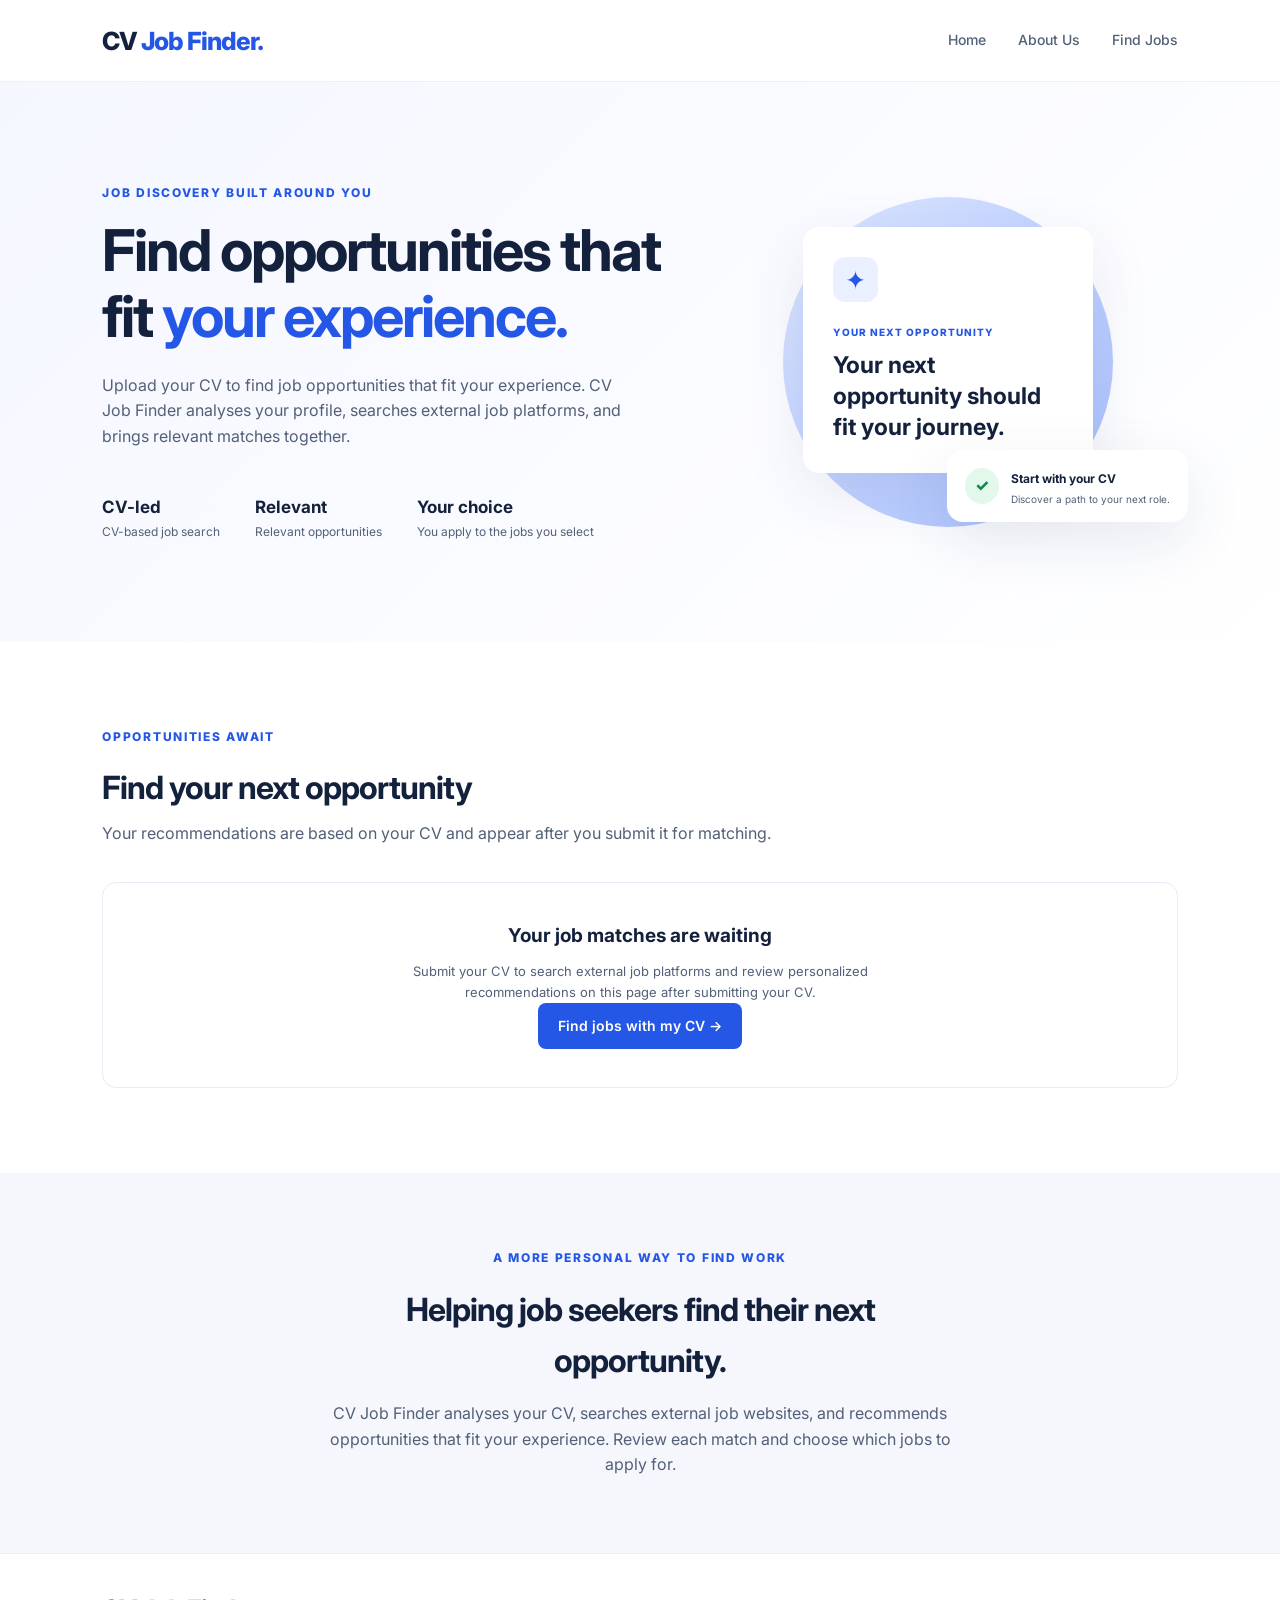
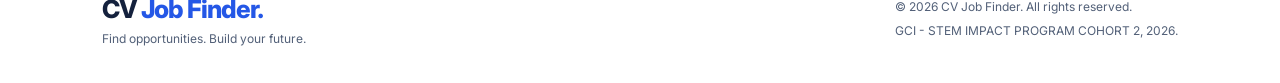
==== index.html @ e555c934 "Initial commit: AI CV Finder" ====
<!DOCTYPE html>
<html lang="en">
<head>
    <meta charset="UTF-8">
    <meta name="viewport" content="width=device-width, initial-scale=1.0">

    <meta name="description" content="Use your CV to discover job opportunities that fit your experience with CV Job Finder.">

    <meta name="theme-color" content="#2457e6">

    <title>CV Job Finder</title>

    <link rel="stylesheet" href="style.css">
</head>
<body>

    <header class="header" id="pageHeader">
        <a href="index.html" class="logo">
            CV <span>Job Finder.</span>
        </a>

        <nav class="navigation" id="navigation" aria-label="Main navigation">
            <a href="#home">Home</a>
            <a href="about.html">About Us</a>
            <a href="#jobs">Find Jobs</a>
        </nav>

        <!-- <a href="#jobs" class="nav-button">Find a Job</a> -->

        <button
            type="button"
            class="menu-toggle"
            id="menuToggle"
            aria-label="Open navigation menu"
            aria-controls="navigation"
            aria-expanded="false">
            ☰
        </button>
    </header>

    <main>
        <!-- HERO SECTION -->
        <section class="hero" id="home">
            <div class="hero-content">
                <p class="eyebrow">JOB DISCOVERY BUILT AROUND YOU</p>

                <h1>
                    Find opportunities that fit
                    <span>your experience.</span>
                </h1>

                <p class="hero-description">
                    Upload your CV to find job opportunities that fit your
                    experience. CV Job Finder analyses your profile, searches
                    external job platforms, and brings relevant matches together.
                </p>

                <div class="hero-stats">
                    <div>
                        <h3>CV-led</h3>
                        <p>CV-based job search</p>
                    </div>

                    <div>
                        <h3>Relevant</h3>
                        <p>Relevant opportunities</p>
                    </div>

                    <div>
                        <h3>Your choice</h3>
                        <p>You apply to the jobs you select</p>
                    </div>
                </div>
            </div>

            <div class="hero-visual">
                <div class="visual-circle"></div>

                <div class="floating-card main-card">
                    <div class="card-icon">✦</div>

                    <p class="small-label">
                        YOUR NEXT OPPORTUNITY
                    </p>

                    <h2>
                        Your next opportunity should fit your journey.
                    </h2>
                </div>

                <div class="floating-card mini-card">
                    <span class="check-icon">✓</span>

                    <div>
                        <strong>Start with your CV</strong>
                        <p>Discover a path to your next role.</p>
                    </div>
                </div>
            </div>
        </section>

        <!-- JOB LISTINGS -->
        <section class="jobs-section" id="jobs">
            <div class="section-heading">
                <div>
                    <p class="eyebrow">OPPORTUNITIES AWAIT</p>

                    <h2>Find your next opportunity</h2>

                    <p>
                        Your recommendations are based on your CV and appear
                        after you submit it for matching.
                    </p>
                </div>

            </div>

            <div class="job-grid">
                <article class="job-empty-state">
                    <h3>Your job matches are waiting</h3>
                    <p>
                        Submit your CV to search external job platforms and
                        review personalized recommendations on this page after
                        submitting your CV.
                    </p>
                    <a href="apply.html" class="primary-button">
                        Find jobs with my CV →
                    </a>
                </article>
            </div>
        </section>

        <!-- ABOUT SECTION -->
        <section class="about-section" id="about">
            <p class="eyebrow">A MORE PERSONAL WAY TO FIND WORK</p>

            <h2>Helping job seekers find their next opportunity.</h2>

            <p>
                CV Job Finder analyses your CV, searches external job websites,
                and recommends opportunities that fit your experience. Review
                each match and choose which jobs to apply for.
            </p>
        </section>
    </main>

    <!-- FOOTER -->
    <footer class="footer">
        <div class="footer-brand">
            <a href="index.html" class="logo">
                CV <span>Job Finder.</span>
            </a>

            <p>Find opportunities. Build your future.</p>
        </div>

        <div class="footer-bottom">
            <p>
                © <span id="copyrightYear">2026</span>
                CV Job Finder. All rights reserved.
            </p>

            <p class="program-credit">
                GCI - STEM IMPACT PROGRAM COHORT 2, 2026.
            </p>
        </div>
    </footer> 

    <script src="script.js"></script>
</body>
</html>
---- style.css ----
@import url('https://fonts.googleapis.com/css2?family=Inter:wght@400;500;600;700;800&display=swap');

:root {
    --primary: #2457e6;
    --dark: #14213d;
    --text: #526078;
    --light: #f5f7fc;
    --white: #ffffff;
}

* {
    margin: 0;
    padding: 0;
    box-sizing: border-box;
}

html {
    scroll-behavior: smooth;
}

body {
    font-family: 'Inter', sans-serif;
    color: var(--dark);
    background: var(--white);
    line-height: 1.6;
}

a {
    text-decoration: none;
    color: inherit;
}

.header {
    min-height: 82px;
    padding: 18px 8%;
    display: flex;
    align-items: center;
    justify-content: space-between;
    background: var(--white);
    border-bottom: 1px solid #edf0f6;
    position: sticky;
    top: 0;
    z-index: 10;
}

.logo {
    font-size: 25px;
    font-weight: 800;
    letter-spacing: -1px;
}

.logo span {
    color: var(--primary);
}

.navigation {
    display: flex;
    gap: 32px;
}

.navigation a {
    color: var(--text);
    font-size: 14px;
    font-weight: 500;
}

.navigation a:hover {
    color: var(--primary);
}

.nav-button,
.primary-button {
    display: inline-block;
    background: var(--primary);
    color: white;
    padding: 12px 20px;
    border-radius: 8px;
    font-size: 14px;
    font-weight: 600;
}

.nav-button:hover,
.primary-button:hover {
    background: #1945c4;
}

.menu-toggle {
    display: none;
    border: 0;
    background: transparent;
    font-size: 27px;
    cursor: pointer;
}

.hero {
    padding: 90px 8%;
    display: grid;
    grid-template-columns: 1.1fr 0.9fr;
    align-items: center;
    gap: 55px;
    background: linear-gradient(135deg, #f5f7ff, #ffffff);
    overflow: hidden;
}

.eyebrow {
    color: var(--primary);
    font-size: 12px;
    font-weight: 800;
    letter-spacing: 1.7px;
    margin-bottom: 16px;
}

.hero h1 {
    font-size: clamp(38px, 4.5vw, 60px);
    line-height: 1.13;
    letter-spacing: -2px;
    max-width: 650px;
}

.hero h1 span {
    color: var(--primary);
}

.hero-description {
    color: var(--text);
    max-width: 520px;
    margin: 24px 0 30px;
    font-size: 16px;
}

.hero-stats {
    display: flex;
    gap: 35px;
    margin-top: 45px;
}

.hero-stats h3 {
    font-size: 17px;
}

.hero-stats p {
    font-size: 12px;
    color: var(--text);
}

.hero-visual {
    position: relative;
    min-height: 380px;
    display: flex;
    justify-content: center;
    align-items: center;
}

.visual-circle {
    width: 330px;
    height: 330px;
    border-radius: 50%;
    background: linear-gradient(135deg, #dce6ff, #a9c0ff);
}

.floating-card {
    position: absolute;
    background: white;
    border-radius: 16px;
    box-shadow: 0 20px 60px #243b701a;
}

.main-card {
    width: 290px;
    padding: 30px;
    top: 55px;
    left: 50%;
    transform: translateX(-50%);
}

.card-icon {
    width: 45px;
    height: 45px;
    background: #eaf0ff;
    color: var(--primary);
    border-radius: 12px;
    display: grid;
    place-items: center;
    font-size: 25px;
    margin-bottom: 22px;
}

.small-label {
    color: var(--primary);
    font-size: 10px;
    font-weight: 800;
    letter-spacing: 1px;
    margin-bottom: 10px;
}

.main-card h2 {
    font-size: 23px;
    line-height: 1.35;
}

.main-card > p:last-child {
    color: var(--text);
    font-size: 12px;
    margin-top: 12px;
}

.mini-card {
    display: flex;
    align-items: center;
    gap: 12px;
    padding: 15px 18px;
    right: -10px;
    bottom: 30px;
}

.check-icon {
    background: #e1f8eb;
    color: #138749;
    border-radius: 50%;
    padding: 5px 10px;
    font-weight: 800;
}

.mini-card strong {
    font-size: 12px;
}

.mini-card p {
    color: var(--text);
    font-size: 10px;
}

.jobs-section {
    padding: 85px 8%;
}

.section-heading {
    display: flex;
    justify-content: space-between;
    align-items: center;
    gap: 20px;
    margin-bottom: 35px;
}

.section-heading h2,
.about-section h2 {
    font-size: 32px;
    letter-spacing: -1px;
}

.section-heading p:not(.eyebrow) {
    color: var(--text);
    margin-top: 8px;
}

.job-count {
    color: var(--primary);
    background: #edf2ff;
    padding: 9px 14px;
    border-radius: 20px;
    font-size: 12px;
    white-space: nowrap;
}

.job-grid {
    display: grid;
    grid-template-columns: repeat(3, 1fr);
    gap: 22px;
}

.job-empty-state {
    grid-column: 1 / -1;
    padding: 38px 25px;
    border: 1px solid #e7ebf3;
    border-radius: 14px;
    background: #ffffff;
    text-align: center;
}

.job-empty-state h3 {
    color: var(--dark);
    font-size: 19px;
}

.job-empty-state p {
    max-width: 520px;
    margin: 10px auto 0;
    color: var(--text);
    font-size: 13px;
}

.job-card {
    border: 1px solid #e7ebf3;
    border-radius: 14px;
    padding: 25px;
    transition: 0.25s ease;
}

.job-card:hover {
    transform: translateY(-5px);
    box-shadow: 0 15px 35px #14213d0d;
    border-color: #c5d3ff;
}

.job-category {
    display: inline-block;
    padding: 6px 10px;
    border-radius: 5px;
    background: #edf2ff;
    color: var(--primary);
    font-size: 11px;
    font-weight: 700;
}

.job-card h3 {
    margin: 20px 0 10px;
    font-size: 19px;
}

.job-card > p {
    color: var(--text);
    font-size: 13px;
    min-height: 65px;
}

.job-meta {
    display: flex;
    flex-wrap: wrap;
    gap: 8px;
    margin: 20px 0;
}

.job-meta span {
    background: var(--light);
    padding: 5px 8px;
    border-radius: 5px;
    font-size: 10px;
    color: var(--text);
}

.job-link {
    display: inline-block;
    color: var(--primary);
    font-size: 13px;
    font-weight: 700;
    margin-top: 8px;
}

.demo-note {
    margin-top: 20px;
    font-size: 12px;
    color: var(--text);
}

.about-section {
    padding: 75px 8%;
    background: var(--light);
    text-align: center;
}

.about-section h2 {
    max-width: 600px;
    margin: 0 auto 15px;
}

.about-section > p:last-child {
    max-width: 650px;
    margin: auto;
    color: var(--text);
}

.footer {
    padding: 35px 8%;
    display: flex;
    justify-content: space-between;
    align-items: center;
    gap: 20px;
    flex-wrap: wrap;
    border-top: 1px solid #edf0f6;
}

.footer p {
    color: var(--text);
    font-size: 12px;
}

@media (max-width: 900px) {
    .hero {
        grid-template-columns: 1fr;
        padding-top: 65px;
    }

    .hero-visual {
        min-height: 350px;
    }

    .job-grid {
        grid-template-columns: repeat(2, 1fr);
    }

    .mini-card {
        right: 5%;
    }
}

@media (max-width: 600px) {
    .header {
        padding: 16px 5%;
    }

    .nav-button {
        display: none;
    }

    .menu-toggle {
        display: block;
    }

    .navigation {
        display: none;
        position: absolute;
        top: 80px;
        left: 0;
        width: 100%;
        padding: 20px 5%;
        background: white;
        flex-direction: column;
        gap: 18px;
        border-bottom: 1px solid #edf0f6;
    }

    .navigation.active {
        display: flex;
    }

    .hero {
        padding: 55px 6%;
        gap: 25px;
    }

    .hero h1 {
        letter-spacing: -1px;
    }

    .hero-stats {
        gap: 18px;
        flex-wrap: wrap;
    }

    .hero-visual {
        min-height: 320px;
    }

    .visual-circle {
        width: 260px;
        height: 260px;
    }

    .main-card {
        width: 260px;
        padding: 23px;
    }

    .mini-card {
        right: 0;
        bottom: 5px;
    }

    .jobs-section {
        padding: 60px 6%;
    }

    .section-heading {
        align-items: flex-start;
        flex-direction: column;
    }

    .section-heading h2,
    .about-section h2 {
        font-size: 27px;
    }

    .job-grid {
        grid-template-columns: 1fr;
    }

    .job-card > p {
        min-height: auto;
    }

    .about-section {
        padding: 60px 6%;
    }

    .footer {
        padding: 30px 6%;
        flex-direction: column;
        align-items: flex-start;
    }
}


/* ==========================================
   HOMEPAGE RESPONSIVENESS IMPROVEMENTS
   Keep the existing styles above this section.
========================================== */

/* Prevent long content from forcing horizontal scrolling */
html,
body {
    max-width: 100%;
    overflow-x: clip;
}

.hero-content,
.hero-visual,
.jobs-section,
.about-section,
.job-card {
    min-width: 0;
}

/* Keep the footer organized without changing its design */
.footer-brand,
.footer-bottom {
    min-width: 0;
}

.footer-bottom {
    display: flex;
    flex-direction: column;
    gap: 5px;
}

.program-credit {
    overflow-wrap: anywhere;
}

/* Tablets and smaller laptops */
@media (max-width: 900px) {
    .header {
        gap: 18px;
    }

    .logo {
        font-size: clamp(19px, 2.5vw, 25px);
    }

    .hero {
        grid-template-columns: minmax(0, 1fr);
    }

    .hero-content {
        width: 100%;
    }

    .hero-visual {
        width: 100%;
        max-width: 500px;
        margin: 0 auto;
    }

    .job-grid {
        grid-template-columns: repeat(2, minmax(0, 1fr));
    }
}

/* Mobile phones */
@media (max-width: 600px) {
    .header {
        min-height: 76px;
        padding: 14px 5%;
        gap: 10px;
    }

    .header .logo {
        font-size: clamp(17px, 4.5vw, 22px);
        letter-spacing: -0.7px;
        max-width: calc(100% - 45px);
        overflow-wrap: anywhere;
    }

    .menu-toggle {
        flex-shrink: 0;
        padding: 5px;
        line-height: 1;
    }

    .navigation {
        top: 100%;
        z-index: 20;
        box-shadow: 0 12px 20px #14213d0d;
    }

    .navigation a {
        display: block;
        padding: 5px 0;
    }

    .hero {
        padding: 48px 6%;
        gap: 20px;
    }

    .hero h1 {
        font-size: clamp(34px, 9vw, 46px);
        overflow-wrap: anywhere;
    }

    .hero-description {
        font-size: 15px;
    }

    .hero-stats {
        display: grid;
        grid-template-columns: repeat(2, minmax(0, 1fr));
        gap: 18px;
    }

    .hero-visual {
        min-height: 300px;
        overflow: hidden;
    }

    .visual-circle {
        width: min(250px, 75vw);
        height: min(250px, 75vw);
    }

    .main-card {
        width: min(260px, 82%);
        padding: 20px;
    }

    .main-card h2 {
        font-size: 21px;
    }

    .mini-card {
        right: 0;
        bottom: 0;
        max-width: 85%;
        padding: 12px;
    }

    .jobs-section {
        padding: 55px 6%;
    }

    .section-heading h2,
    .about-section h2 {
        font-size: clamp(25px, 7vw, 30px);
    }

    .job-grid {
        grid-template-columns: minmax(0, 1fr);
    }

    .job-card {
        padding: 22px;
    }

    .about-section {
        padding: 55px 6%;
    }

    .footer {
        padding: 28px 6%;
        gap: 15px;
    }

    .footer-brand,
    .footer-bottom {
        width: 100%;
    }

    .footer .logo {
        display: inline-block;
        font-size: 22px;
    }

    .footer p {
        overflow-wrap: anywhere;
    }
}

/* Extra-small phones */
@media (max-width: 360px) {
    .header {
        padding-left: 4%;
        padding-right: 4%;
    }

    .header .logo {
        font-size: 16px;
    }

    .hero-stats {
        grid-template-columns: 1fr;
    }

    .main-card {
        width: 86%;
        padding: 17px;
    }

    .main-card h2 {
        font-size: 19px;
    }

    .mini-card {
        gap: 8px;
    }
}


/* ==========================================
   HERO SECTION - MOBILE FIX
========================================== */

@media (max-width: 600px) {

    .hero {
        display: flex;
        flex-direction: column;
        align-items: stretch;
        padding: 45px 6% 35px;
        gap: 15px;
        overflow: hidden;
    }

    .hero-content {
        width: 100%;
        min-width: 0;
    }

    .hero h1 {
        font-size: clamp(32px, 8.5vw, 42px);
        line-height: 1.15;
        letter-spacing: -1.2px;
        overflow-wrap: break-word;
    }

    .hero-description {
        font-size: 14px;
        line-height: 1.7;
        margin: 18px 0 24px;
    }

    .hero-content .primary-button {
        max-width: 100%;
        text-align: center;
        white-space: normal;
    }

    .hero-stats {
        display: grid;
        grid-template-columns: repeat(2, minmax(0, 1fr));
        gap: 16px 12px;
        margin-top: 30px;
    }

    .hero-stats > div {
        min-width: 0;
    }

    .hero-stats h3 {
        font-size: 16px;
    }

    .hero-stats p {
        font-size: 11px;
    }

    /* Give the illustration its own space */
    .hero-visual {
        width: 100%;
        min-width: 0;
        min-height: 300px;
        margin: 0 auto;
        position: relative;
        display: flex;
        align-items: center;
        justify-content: center;
        overflow: hidden;
    }

    .visual-circle {
        width: min(240px, 70vw);
        height: min(240px, 70vw);
        flex-shrink: 0;
    }

    /* Keep the main card centered inside the illustration */
    .main-card {
        width: min(255px, 82%);
        top: 25px;
        left: 50%;
        padding: 20px;
        transform: translateX(-50%);
    }

    .card-icon {
        margin-bottom: 14px;
    }

    .main-card h2 {
        font-size: 20px;
        line-height: 1.35;
    }

    .main-card > p:last-child {
        font-size: 11px;
    }

    /* Keep the smaller card inside the illustration area */
    .mini-card {
        right: 0;
        bottom: 8px;
        max-width: 90%;
        gap: 9px;
        padding: 11px 13px;
    }

    .mini-card strong {
        font-size: 11px;
    }

    .mini-card p {
        font-size: 10px;
    }
}

/* Extra-small phones */
@media (max-width: 360px) {

    .hero {
        padding-left: 5%;
        padding-right: 5%;
    }

    .hero h1 {
        font-size: 31px;
    }

    .hero-visual {
        min-height: 280px;
    }

    .main-card {
        width: 84%;
        padding: 17px;
    }

    .main-card h2 {
        font-size: 18px;
    }

    .mini-card {
        max-width: 94%;
    }
}
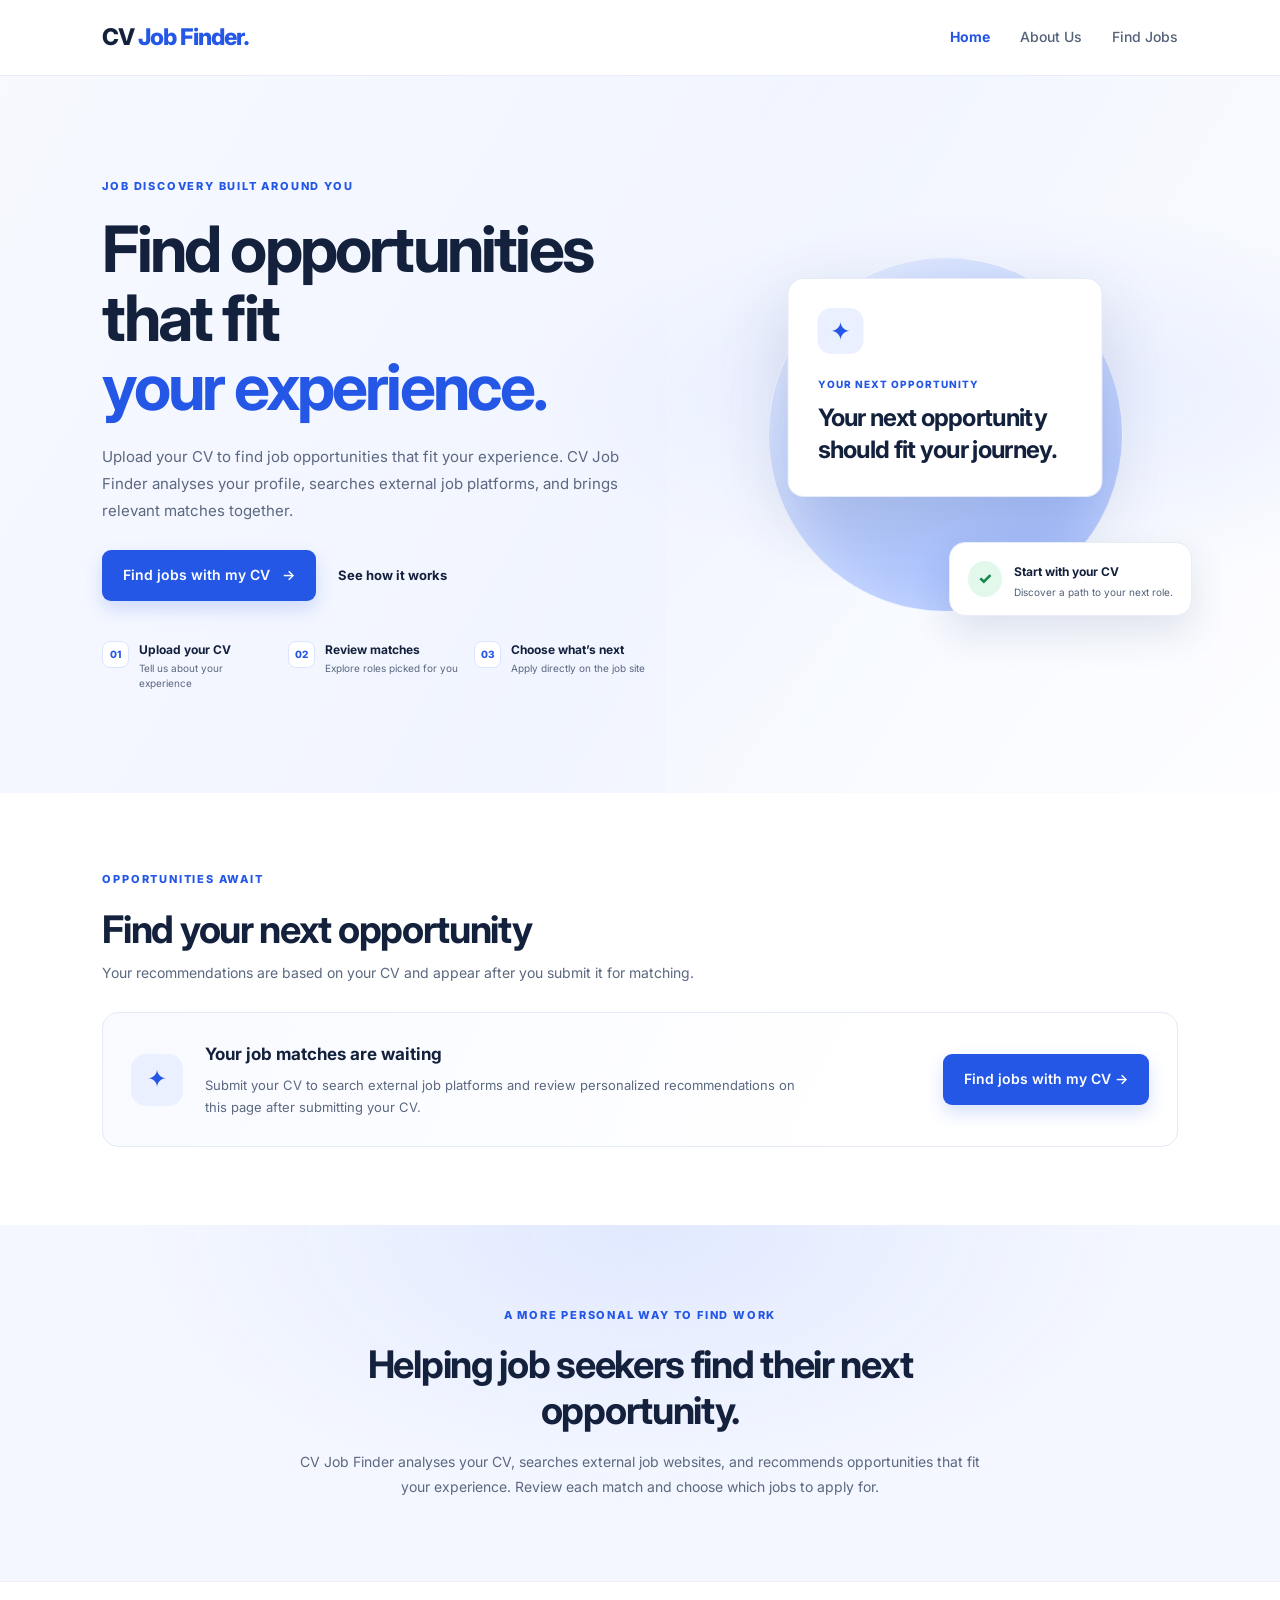
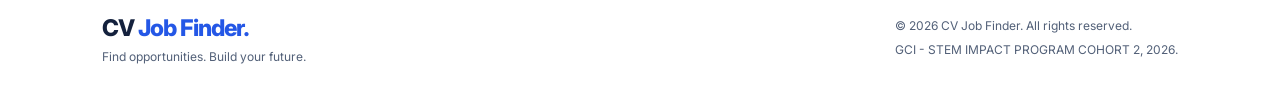
==== commit 6464dd77: "Refactor footer structure and enhance homepage styles for improved visual appeal" ====
--- a/index.html
+++ b/index.html
@@ -12,7 +12,7 @@
 
     <link rel="stylesheet" href="style.css">
 </head>
-<body>
+<body class="home-page">
 
     <header class="header" id="pageHeader">
         <a href="index.html" class="logo">
@@ -55,20 +55,38 @@
                     external job platforms, and brings relevant matches together.
                 </p>
 
+                <div class="hero-actions">
+                    <a href="apply.html" class="primary-button">
+                        Find jobs with my CV <span aria-hidden="true">→</span>
+                    </a>
+                    <a href="#jobs" class="hero-secondary-link">
+                        See how it works
+                    </a>
+                </div>
+
                 <div class="hero-stats">
                     <div>
-                        <h3>CV-led</h3>
-                        <p>CV-based job search</p>
+                        <span class="stat-number">01</span>
+                        <div>
+                            <h3>Upload your CV</h3>
+                            <p>Tell us about your experience</p>
+                        </div>
                     </div>
 
                     <div>
-                        <h3>Relevant</h3>
-                        <p>Relevant opportunities</p>
+                        <span class="stat-number">02</span>
+                        <div>
+                            <h3>Review matches</h3>
+                            <p>Explore roles picked for you</p>
+                        </div>
                     </div>
 
                     <div>
-                        <h3>Your choice</h3>
-                        <p>You apply to the jobs you select</p>
+                        <span class="stat-number">03</span>
+                        <div>
+                            <h3>Choose what’s next</h3>
+                            <p>Apply directly on the job site</p>
+                        </div>
                     </div>
                 </div>
             </div>
@@ -77,7 +95,7 @@
                 <div class="visual-circle"></div>
 
                 <div class="floating-card main-card">
-                    <div class="card-icon">✦</div>
+                    <div class="card-icon" aria-hidden="true">✦</div>
 
                     <p class="small-label">
                         YOUR NEXT OPPORTUNITY
@@ -89,7 +107,7 @@
                 </div>
 
                 <div class="floating-card mini-card">
-                    <span class="check-icon">✓</span>
+                    <span class="check-icon" aria-hidden="true">✓</span>
 
                     <div>
                         <strong>Start with your CV</strong>
@@ -117,12 +135,15 @@
 
             <div class="job-grid">
                 <article class="job-empty-state">
-                    <h3>Your job matches are waiting</h3>
-                    <p>
+                    <div class="empty-state-icon" aria-hidden="true">✦</div>
+                    <div class="empty-state-copy">
+                        <h3>Your job matches are waiting</h3>
+                        <p>
                         Submit your CV to search external job platforms and
                         review personalized recommendations on this page after
                         submitting your CV.
-                    </p>
+                        </p>
+                    </div>
                     <a href="apply.html" class="primary-button">
                         Find jobs with my CV →
                     </a>
--- a/style.css
+++ b/style.css
@@ -860,4 +860,442 @@
     .mini-card {
         max-width: 94%;
     }
+}
+
+/* Homepage visual refinement */
+.home-page {
+    --home-ink: #14213d;
+    --home-muted: #5b6880;
+    --home-blue: #2457e6;
+    color: var(--home-ink);
+}
+
+.home-page .header {
+    min-height: 76px;
+    background: rgb(255 255 255 / 92%);
+    border-bottom-color: #e8edf7;
+    backdrop-filter: blur(14px);
+}
+
+.home-page .logo {
+    font-size: 23px;
+}
+
+.home-page .navigation {
+    align-items: center;
+    gap: 30px;
+}
+
+.home-page .navigation a {
+    transition: color 0.2s ease;
+}
+
+.home-page .navigation a[href="#home"] {
+    color: var(--home-blue);
+    font-weight: 700;
+}
+
+.home-page .hero {
+    position: relative;
+    grid-template-columns: minmax(0, 1.08fr) minmax(310px, 0.92fr);
+    gap: clamp(30px, 5vw, 72px);
+    min-height: 640px;
+    padding: clamp(65px, 8vw, 105px) max(8%, calc((100% - 1240px) / 2));
+    background:
+        radial-gradient(ellipse at 82% 45%, rgb(183 202 255 / 35%), transparent 34%),
+        linear-gradient(120deg, #f7f9ff 0%, #f1f5ff 54%, #fbfcff 100%);
+}
+
+.home-page .hero::before {
+    position: absolute;
+    top: 0;
+    right: 0;
+    width: 48%;
+    height: 100%;
+    background: linear-gradient(135deg, transparent, rgb(255 255 255 / 42%));
+    content: "";
+    pointer-events: none;
+}
+
+.home-page .hero-content,
+.home-page .hero-visual {
+    position: relative;
+    z-index: 1;
+}
+
+.home-page .hero-content {
+    max-width: 660px;
+}
+
+.home-page .eyebrow {
+    margin-bottom: 18px;
+    font-size: 11px;
+    letter-spacing: 1.8px;
+}
+
+.home-page .hero h1 {
+    max-width: 650px;
+    font-size: clamp(42px, 5vw, 66px);
+    line-height: 1.08;
+    letter-spacing: -2.8px;
+}
+
+.home-page .hero h1 span {
+    display: block;
+}
+
+.home-page .hero-description {
+    max-width: 520px;
+    margin: 22px 0 26px;
+    color: var(--home-muted);
+    font-size: 15px;
+    line-height: 1.8;
+}
+
+.home-page .hero-actions {
+    display: flex;
+    align-items: center;
+    flex-wrap: wrap;
+    gap: 22px;
+}
+
+.home-page .primary-button {
+    padding: 14px 21px;
+    border-radius: 9px;
+    box-shadow: 0 8px 18px rgb(36 87 230 / 18%);
+    transition: transform 0.2s ease, box-shadow 0.2s ease, background 0.2s ease;
+}
+
+.home-page .primary-button:hover {
+    transform: translateY(-2px);
+    box-shadow: 0 12px 24px rgb(36 87 230 / 24%);
+}
+
+.home-page .primary-button span {
+    margin-left: 8px;
+    transition: transform 0.2s ease;
+}
+
+.home-page .primary-button:hover span {
+    display: inline-block;
+    transform: translateX(3px);
+}
+
+.home-page .hero-secondary-link {
+    color: var(--home-ink);
+    font-size: 13px;
+    font-weight: 700;
+}
+
+.home-page .hero-secondary-link:hover {
+    color: var(--home-blue);
+}
+
+.home-page .hero-stats {
+    display: grid;
+    grid-template-columns: repeat(3, minmax(0, 1fr));
+    gap: 12px;
+    margin-top: 40px;
+}
+
+.home-page .hero-stats > div {
+    display: flex;
+    align-items: flex-start;
+    gap: 10px;
+    min-width: 0;
+}
+
+.home-page .stat-number {
+    display: grid;
+    place-items: center;
+    width: 27px;
+    height: 27px;
+    flex: 0 0 27px;
+    border: 1px solid #dce5ff;
+    border-radius: 8px;
+    background: #fff;
+    color: var(--home-blue);
+    font-size: 10px;
+    font-weight: 800;
+}
+
+.home-page .hero-stats h3 {
+    font-size: 12px;
+    line-height: 1.45;
+}
+
+.home-page .hero-stats p {
+    margin-top: 3px;
+    color: var(--home-muted);
+    font-size: 10px;
+    line-height: 1.5;
+}
+
+.home-page .hero-visual {
+    min-height: 410px;
+    overflow: visible;
+}
+
+.home-page .visual-circle {
+    width: min(355px, 33vw);
+    height: min(355px, 33vw);
+    border: 1px solid rgb(255 255 255 / 80%);
+    background: linear-gradient(145deg, #e0e9ff 4%, #b8ccff 58%, #9db8ff 100%);
+    box-shadow: inset 0 0 55px rgb(255 255 255 / 34%);
+}
+
+.home-page .main-card {
+    top: 48px;
+    width: min(315px, 88%);
+    padding: 29px;
+    border: 1px solid rgb(226 232 245 / 85%);
+    box-shadow: 0 28px 70px rgb(27 49 98 / 16%);
+}
+
+.home-page .card-icon {
+    width: 46px;
+    height: 46px;
+    border-radius: 14px;
+}
+
+.home-page .main-card h2 {
+    font-size: 24px;
+    letter-spacing: -0.7px;
+}
+
+.home-page .mini-card {
+    right: -14px;
+    bottom: 24px;
+    max-width: 280px;
+    border: 1px solid #e8edf5;
+    box-shadow: 0 16px 38px rgb(27 49 98 / 12%);
+}
+
+.home-page .jobs-section {
+    max-width: 1440px;
+    margin: 0 auto;
+    padding: 78px 8%;
+}
+
+.home-page .section-heading {
+    margin-bottom: 28px;
+}
+
+.home-page .section-heading h2,
+.home-page .about-section h2 {
+    font-size: clamp(28px, 3.2vw, 38px);
+    letter-spacing: -1.3px;
+    line-height: 1.2;
+}
+
+.home-page .section-heading p:not(.eyebrow) {
+    max-width: 600px;
+    color: var(--home-muted);
+    font-size: 14px;
+    line-height: 1.7;
+}
+
+.home-page .job-empty-state {
+    display: grid;
+    grid-template-columns: auto minmax(0, 1fr) auto;
+    align-items: center;
+    gap: 22px;
+    padding: 28px;
+    border-color: #e4eaf6;
+    border-radius: 16px;
+    background: linear-gradient(115deg, #f8faff, #fff 72%);
+    text-align: left;
+}
+
+.home-page .empty-state-icon {
+    display: grid;
+    place-items: center;
+    width: 52px;
+    height: 52px;
+    border-radius: 15px;
+    background: #eaf0ff;
+    color: var(--home-blue);
+    font-size: 24px;
+}
+
+.home-page .empty-state-copy h3 {
+    font-size: 17px;
+}
+
+.home-page .empty-state-copy p {
+    max-width: 590px;
+    margin: 5px 0 0;
+    color: var(--home-muted);
+    font-size: 13px;
+    line-height: 1.7;
+}
+
+.home-page .job-empty-state .primary-button {
+    white-space: nowrap;
+}
+
+.home-page .about-section {
+    padding: 82px 8%;
+    background:
+        radial-gradient(ellipse at 50% 0%, rgb(210 222 255 / 56%), transparent 55%),
+        #f4f7ff;
+}
+
+.home-page .about-section > p:last-child {
+    max-width: 680px;
+    color: var(--home-muted);
+    font-size: 14px;
+    line-height: 1.8;
+}
+
+.home-page .footer {
+    max-width: 1440px;
+    margin: 0 auto;
+    padding-top: 28px;
+    padding-bottom: 28px;
+}
+
+.home-page a:focus-visible,
+.home-page button:focus-visible {
+    outline: 3px solid #8daaff;
+    outline-offset: 4px;
+}
+
+@media (max-width: 760px) {
+    .home-page .hero {
+        grid-template-columns: minmax(0, 1fr);
+        gap: 15px;
+        min-height: auto;
+        padding: 64px 7% 42px;
+    }
+
+    .home-page .hero::before {
+        width: 100%;
+    }
+
+    .home-page .hero h1 {
+        max-width: 600px;
+        font-size: clamp(40px, 8vw, 58px);
+    }
+
+    .home-page .hero-visual {
+        width: 100%;
+        max-width: 480px;
+        min-height: 350px;
+        margin: 0 auto;
+        overflow: hidden;
+    }
+
+    .home-page .visual-circle {
+        width: min(285px, 70vw);
+        height: min(285px, 70vw);
+    }
+
+    .home-page .main-card {
+        top: 24px;
+        width: min(300px, 78%);
+    }
+
+    .home-page .mini-card {
+        right: 0;
+        bottom: 12px;
+    }
+
+    .home-page .jobs-section {
+        padding: 62px 7%;
+    }
+}
+
+@media (max-width: 600px) {
+    .home-page .hero {
+        padding: 48px 6% 34px;
+    }
+
+    .home-page .hero h1 {
+        font-size: clamp(34px, 9vw, 46px);
+        letter-spacing: -1.8px;
+    }
+
+    .home-page .hero-description {
+        margin-top: 17px;
+        font-size: 14px;
+    }
+
+    .home-page .hero-actions {
+        align-items: flex-start;
+        flex-direction: column;
+        gap: 15px;
+    }
+
+    .home-page .hero-stats {
+        gap: 14px 10px;
+        margin-top: 28px;
+    }
+
+    .home-page .hero-stats > div {
+        gap: 7px;
+    }
+
+    .home-page .hero-stats h3 {
+        font-size: 11px;
+    }
+
+    .home-page .hero-stats p {
+        font-size: 9px;
+    }
+
+    .home-page .hero-visual {
+        min-height: 291px;
+    }
+
+    .home-page .main-card {
+        width: min(270px, 80%);
+        padding: 22px;
+    }
+
+    .home-page .main-card h2 {
+        font-size: 21px;
+    }
+
+    .home-page .jobs-section {
+        padding: 52px 6%;
+    }
+
+    .home-page .job-empty-state {
+        grid-template-columns: auto minmax(0, 1fr);
+        gap: 15px;
+        padding: 21px;
+    }
+
+    .home-page .empty-state-icon {
+        width: 44px;
+        height: 44px;
+    }
+
+    .home-page .empty-state-copy h3 {
+        font-size: 15px;
+    }
+
+    .home-page .empty-state-copy p {
+        font-size: 12px;
+    }
+
+    .home-page .job-empty-state .primary-button {
+        grid-column: 1 / -1;
+        justify-self: stretch;
+        text-align: center;
+    }
+
+    .home-page .about-section {
+        padding: 58px 6%;
+    }
+}
+
+@media (prefers-reduced-motion: reduce) {
+    .home-page *,
+    .home-page *::before,
+    .home-page *::after {
+        scroll-behavior: auto !important;
+        transition-duration: 0.01ms !important;
+    }
 }
